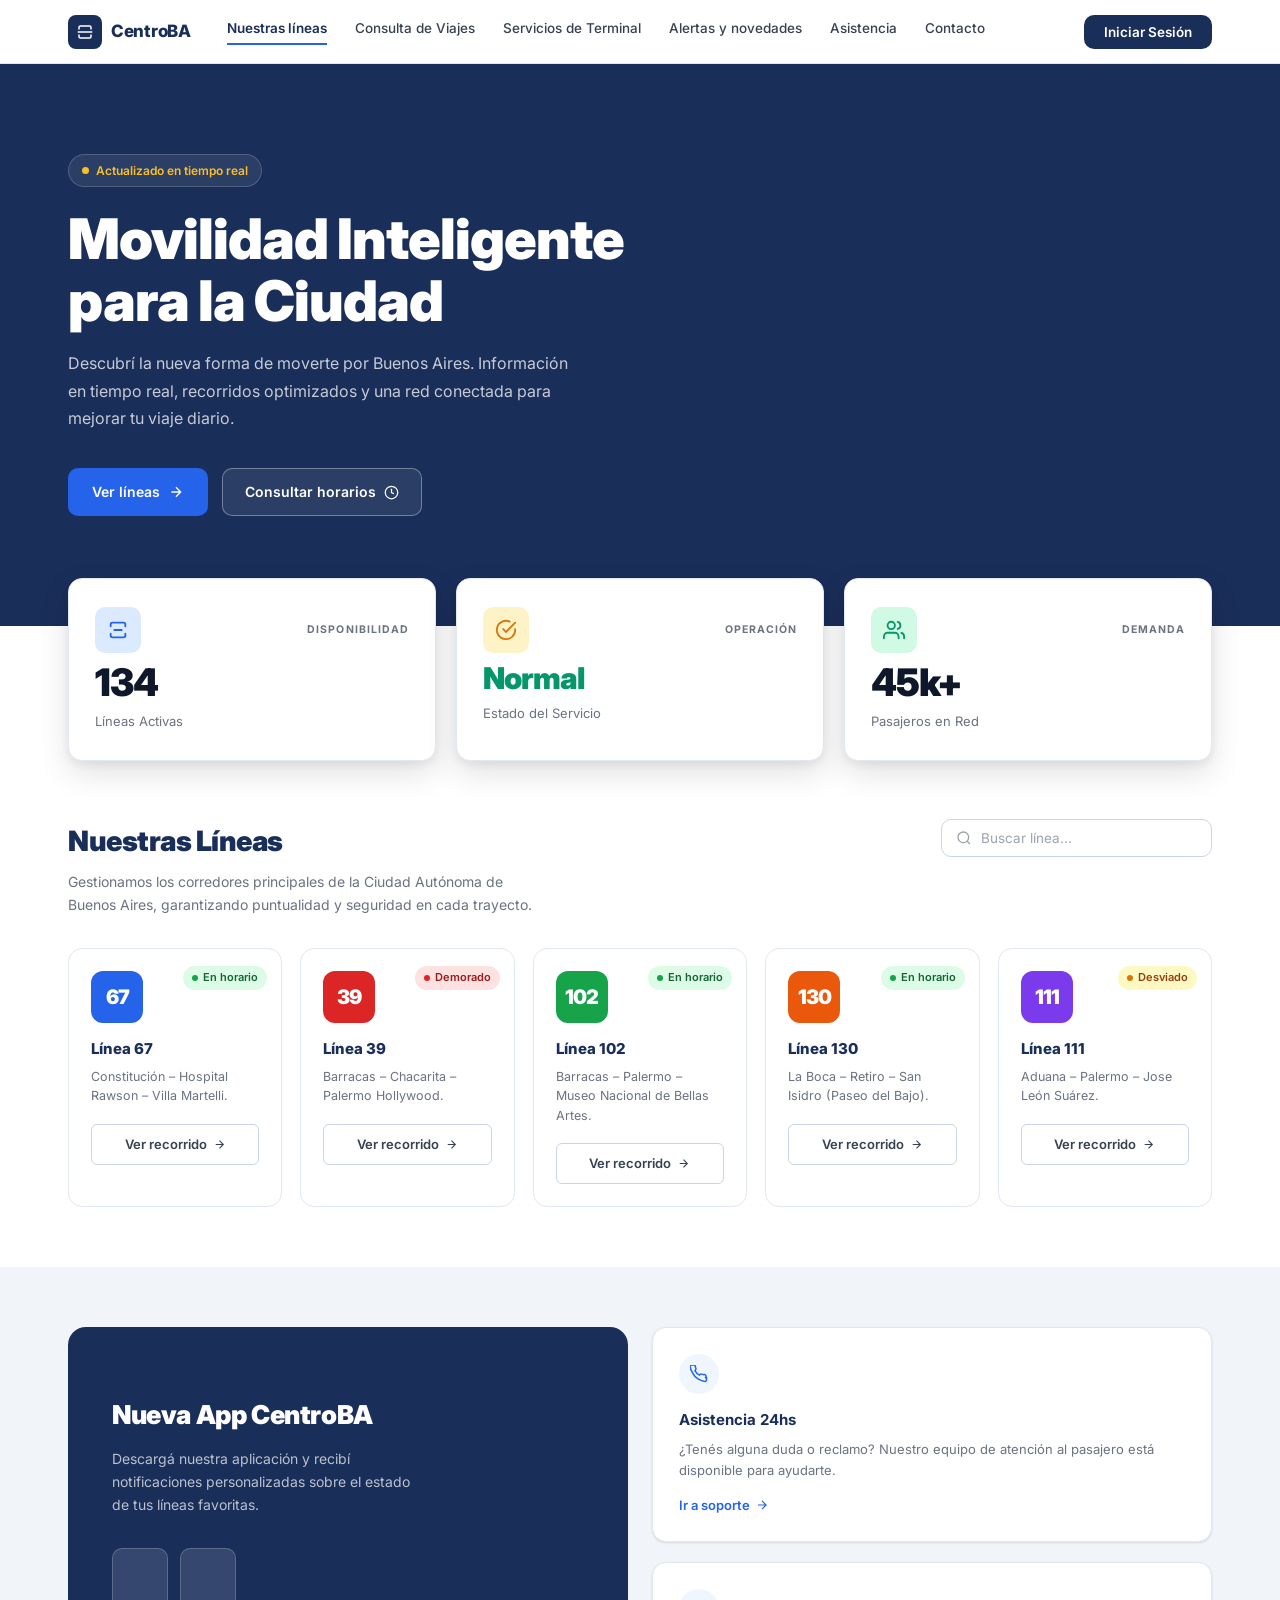
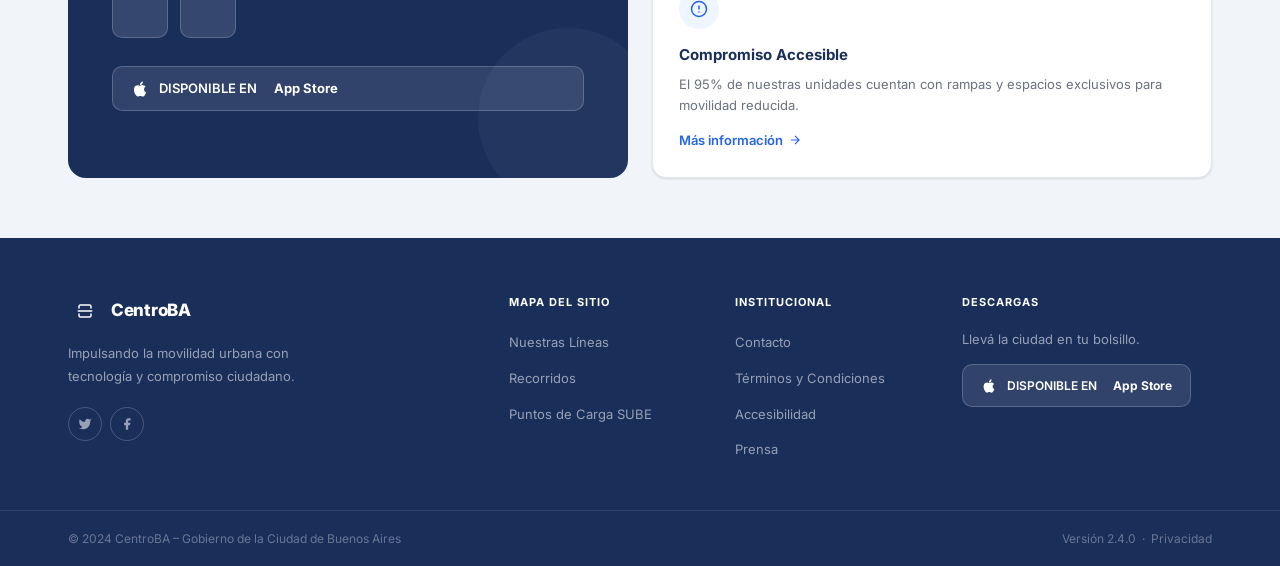
==== index.html @ 0ac358d0 "first commit" ====
<!DOCTYPE html>
<html lang="es">
<head>
  <meta charset="UTF-8" />
  <meta name="viewport" content="width=device-width, initial-scale=1.0" />
  <title>CentroBA – Movilidad Inteligente para la Ciudad</title>
  <link rel="preconnect" href="https://fonts.googleapis.com" />
  <link rel="preconnect" href="https://fonts.gstatic.com" crossorigin />
  <link href="https://fonts.googleapis.com/css2?family=Inter:wght@400;500;600;700;800;900&display=swap" rel="stylesheet" />
  <link rel="stylesheet" href="styles/base.css" />
  <link rel="stylesheet" href="styles/index.css" />
</head>
<body>

<!-- NAVBAR -->
<nav class="navbar" role="navigation" aria-label="Navegación principal">
  <div class="nav-inner">
    <a href="index.html" class="nav-logo" aria-label="CentroBA – Inicio">
      <div class="logo-icon" aria-hidden="true">
        <svg viewBox="0 0 24 24"><path d="M4 16v2a2 2 0 002 2h12a2 2 0 002-2v-2M4 8V6a2 2 0 012-2h12a2 2 0 012 2v2M8 12h8M3 12h18"/></svg>
      </div>
      CentroBA
    </a>
    <div class="nav-links">
      <a href="index.html" class="active">Nuestras líneas</a>
      <a href="consulta.html">Consulta de Viajes</a>
      <a href="servicios.html">Servicios de Terminal</a>
      <a href="alertas.html">Alertas y novedades</a>
      <a href="asistencia.html">Asistencia</a>
      <a href="contacto.html">Contacto</a>
    </div>
    <button class="nav-btn">Iniciar Sesión</button>
    <button class="hamburger" aria-label="Abrir menú" aria-expanded="false">
      <span></span><span></span><span></span>
    </button>
  </div>
</nav>

<div class="mobile-menu" role="dialog" aria-label="Menú móvil">
  <a href="index.html" class="active">Nuestras líneas</a>
  <a href="consulta.html">Consulta de Viajes</a>
  <a href="servicios.html">Servicios de Terminal</a>
  <a href="alertas.html">Alertas y novedades</a>
  <a href="asistencia.html">Asistencia</a>
  <a href="contacto.html">Contacto</a>
  <a href="#" class="m-login">Iniciar Sesión</a>
</div>

<!-- HERO -->
<section class="hero" aria-labelledby="hero-heading">
  <div class="hero-bg" aria-hidden="true"></div>
  <div class="hero-content">
    <div class="hero-badge" role="status" aria-label="Información actualizada en tiempo real">
      <span class="dot" aria-hidden="true"></span>
      Actualizado en tiempo real
    </div>
    <h1 id="hero-heading">Movilidad Inteligente<br>para la Ciudad</h1>
    <p>Descubrí la nueva forma de moverte por Buenos Aires. Información en tiempo real, recorridos optimizados y una red conectada para mejorar tu viaje diario.</p>
    <div class="hero-btns">
      <a href="#lineas" class="btn-primary">
        Ver líneas
        <svg width="16" height="16" fill="none" stroke="currentColor" stroke-width="2" viewBox="0 0 24 24" aria-hidden="true"><path d="M5 12h14M12 5l7 7-7 7"/></svg>
      </a>
      <a href="#" class="btn-ghost-white">
        Consultar horarios
        <svg width="15" height="15" fill="none" stroke="currentColor" stroke-width="2" viewBox="0 0 24 24" aria-hidden="true"><circle cx="12" cy="12" r="10"/><path d="M12 6v6l4 2"/></svg>
      </a>
    </div>
  </div>
</section>

<!-- STATS -->
<div class="stats-wrapper" aria-label="Estadísticas del servicio en tiempo real">
  <div class="stats-grid">

    <div class="stat-card">
      <div class="stat-head">
        <div class="stat-icon blue" aria-hidden="true">
          <svg viewBox="0 0 24 24"><path d="M4 16v2a2 2 0 002 2h12a2 2 0 002-2v-2M4 8V6a2 2 0 012-2h12a2 2 0 012 2v2M8 12h8"/></svg>
        </div>
        <span class="stat-lbl">Disponibilidad</span>
      </div>
      <div class="stat-value">134</div>
      <div class="stat-desc">Líneas Activas</div>
    </div>

    <div class="stat-card">
      <div class="stat-head">
        <div class="stat-icon amber" aria-hidden="true">
          <svg viewBox="0 0 24 24"><path d="M22 11.08V12a10 10 0 11-5.93-9.14"/><polyline points="22 4 12 14.01 9 11.01"/></svg>
        </div>
        <span class="stat-lbl">Operación</span>
      </div>
      <div class="stat-value is-green">Normal</div>
      <div class="stat-desc">Estado del Servicio</div>
    </div>

    <div class="stat-card">
      <div class="stat-head">
        <div class="stat-icon green" aria-hidden="true">
          <svg viewBox="0 0 24 24"><path d="M17 21v-2a4 4 0 00-4-4H5a4 4 0 00-4 4v2"/><circle cx="9" cy="7" r="4"/><path d="M23 21v-2a4 4 0 00-3-3.87M16 3.13a4 4 0 010 7.75"/></svg>
        </div>
        <span class="stat-lbl">Demanda</span>
      </div>
      <div class="stat-value">45k+</div>
      <div class="stat-desc">Pasajeros en Red</div>
    </div>

  </div>
</div>

<!-- NUESTRAS LÍNEAS -->
<section class="lines-section" id="lineas" aria-labelledby="lines-heading">
  <div class="section-inner">
    <div class="section-hd">
      <div>
        <h2 id="lines-heading">Nuestras Líneas</h2>
        <p>Gestionamos los corredores principales de la Ciudad Autónoma de Buenos Aires, garantizando puntualidad y seguridad en cada trayecto.</p>
      </div>
      <div class="search-bar" role="search">
        <svg viewBox="0 0 24 24" fill="none" stroke="currentColor" stroke-width="2" aria-hidden="true"><circle cx="11" cy="11" r="8"/><path d="m21 21-4.35-4.35"/></svg>
        <input type="text" id="lineSearch" placeholder="Buscar línea..." aria-label="Buscar línea de colectivo" />
      </div>
    </div>

    <div class="lines-grid" id="linesGrid" role="list">

      <article class="line-card" role="listitem" aria-label="Línea 67, En horario">
        <div class="line-status">
          <span class="badge badge-ok">En horario</span>
        </div>
        <div class="line-num ln-blue" aria-label="67">67</div>
        <h3 class="line-name">Línea 67</h3>
        <p class="line-route">Constitución – Hospital Rawson – Villa Martelli.</p>
        <a href="https://chloeuade-eng.github.io/colectivo67/" target="_blank" rel="noopener" class="btn-outline">
          Ver recorrido
          <svg width="13" height="13" fill="none" stroke="currentColor" stroke-width="2" viewBox="0 0 24 24" aria-hidden="true"><path d="M5 12h14M12 5l7 7-7 7"/></svg>
        </a>
      </article>

      <article class="line-card" role="listitem" aria-label="Línea 39, Demorado">
        <div class="line-status">
          <span class="badge badge-delay">Demorado</span>
        </div>
        <div class="line-num ln-red" aria-label="39">39</div>
        <h3 class="line-name">Línea 39</h3>
        <p class="line-route">Barracas – Chacarita – Palermo Hollywood.</p>
        <a href="https://danitauade-cell.github.io/paginaindividuallinea39/" target="_blank" rel="noopener" class="btn-outline">
          Ver recorrido
          <svg width="13" height="13" fill="none" stroke="currentColor" stroke-width="2" viewBox="0 0 24 24" aria-hidden="true"><path d="M5 12h14M12 5l7 7-7 7"/></svg>
        </a>
      </article>

      <article class="line-card" role="listitem" aria-label="Línea 102, En horario">
        <div class="line-status">
          <span class="badge badge-ok">En horario</span>
        </div>
        <div class="line-num ln-green" aria-label="102">102</div>
        <h3 class="line-name">Línea 102</h3>
        <p class="line-route">Barracas – Palermo – Museo Nacional de Bellas Artes.</p>
        <a href="https://colombojulieta-uade.github.io/WebIndividualColombo/" target="_blank" rel="noopener" class="btn-outline">
          Ver recorrido
          <svg width="13" height="13" fill="none" stroke="currentColor" stroke-width="2" viewBox="0 0 24 24" aria-hidden="true"><path d="M5 12h14M12 5l7 7-7 7"/></svg>
        </a>
      </article>

      <article class="line-card" role="listitem" aria-label="Línea 130, En horario">
        <div class="line-status">
          <span class="badge badge-ok">En horario</span>
        </div>
        <div class="line-num ln-orange" aria-label="130">130</div>
        <h3 class="line-name">Línea 130</h3>
        <p class="line-route">La Boca – Retiro – San Isidro (Paseo del Bajo).</p>
        <a href="https://wangjian-114.github.io/linea-130/" target="_blank" rel="noopener" class="btn-outline">
          Ver recorrido
          <svg width="13" height="13" fill="none" stroke="currentColor" stroke-width="2" viewBox="0 0 24 24" aria-hidden="true"><path d="M5 12h14M12 5l7 7-7 7"/></svg>
        </a>
      </article>

      <article class="line-card" role="listitem" aria-label="Línea 111, Desviado">
        <div class="line-status">
          <span class="badge badge-dev">Desviado</span>
        </div>
        <div class="line-num ln-purple" aria-label="111">111</div>
        <h3 class="line-name">Línea 111</h3>
        <p class="line-route">Aduana – Palermo – Jose León Suárez.</p>
        <a href="https://fcolluragarcia.github.io/proyectolinea111/" target="_blank" rel="noopener" class="btn-outline">
          Ver recorrido
          <svg width="13" height="13" fill="none" stroke="currentColor" stroke-width="2" viewBox="0 0 24 24" aria-hidden="true"><path d="M5 12h14M12 5l7 7-7 7"/></svg>
        </a>
      </article>

    </div>
  </div>
</section>

<!-- PROMO -->
<section class="promo-section" aria-label="Aplicación y servicios destacados">
  <div class="promo-inner">

    <!-- App card -->
    <div class="promo-app">
      <h2>Nueva App CentroBA</h2>
      <p>Descargá nuestra aplicación y recibí notificaciones personalizadas sobre el estado de tus líneas favoritas.</p>
      <div class="phone-row" aria-hidden="true">
        <div class="phone-mock"></div>
        <div class="phone-mock"></div>
      </div>
      <a href="#" class="app-badge" aria-label="Descargar en App Store">
        <svg width="18" height="18" fill="currentColor" viewBox="0 0 24 24" aria-hidden="true"><path d="M18.71 19.5c-.83 1.24-1.71 2.45-3.05 2.47-1.34.03-1.77-.79-3.29-.79-1.53 0-2 .77-3.27.82-1.31.05-2.3-1.32-3.14-2.53C4.25 17 2.94 12.45 4.7 9.39c.87-1.52 2.43-2.48 4.12-2.51 1.28-.02 2.5.87 3.29.87.78 0 2.26-1.07 3.8-.91.65.03 2.47.26 3.64 1.98-.09.06-2.17 1.28-2.15 3.81.03 3.02 2.65 4.03 2.68 4.04-.03.07-.42 1.44-1.38 2.83M13 3.5c.73-.83 1.94-1.46 2.94-1.5.13 1.17-.34 2.35-1.04 3.19-.69.85-1.83 1.51-2.95 1.42-.15-1.15.41-2.35 1.05-3.11z"/></svg>
        DISPONIBLE EN&ensp;<strong>App Store</strong>
      </a>
    </div>

    <!-- Info cards -->
    <div class="promo-cards">

      <div class="info-card">
        <div class="info-card-icon" aria-hidden="true">
          <svg viewBox="0 0 24 24"><path d="M22 16.92v3a2 2 0 01-2.18 2 19.79 19.79 0 01-8.63-3.07A19.5 19.5 0 013.07 9.81 19.79 19.79 0 01.12 1.18 2 2 0 012.1 0h3a2 2 0 012 1.72 12.84 12.84 0 00.7 2.81 2 2 0 01-.45 2.11L6.5 7.5a16 16 0 006 6l.86-.86a2 2 0 012.11-.45 12.84 12.84 0 002.81.7A2 2 0 0120 16.92z"/></svg>
        </div>
        <h3>Asistencia 24hs</h3>
        <p>¿Tenés alguna duda o reclamo? Nuestro equipo de atención al pasajero está disponible para ayudarte.</p>
        <a href="asistencia.html" class="link-arrow">
          Ir a soporte
          <svg width="14" height="14" fill="none" stroke="currentColor" stroke-width="2" viewBox="0 0 24 24" aria-hidden="true"><path d="M5 12h14M12 5l7 7-7 7"/></svg>
        </a>
      </div>

      <div class="info-card">
        <div class="info-card-icon" aria-hidden="true">
          <svg viewBox="0 0 24 24"><circle cx="12" cy="12" r="10"/><path d="M12 8v4M12 16h.01"/></svg>
        </div>
        <h3>Compromiso Accesible</h3>
        <p>El 95% de nuestras unidades cuentan con rampas y espacios exclusivos para movilidad reducida.</p>
        <a href="accesibilidad.html" class="link-arrow">
          Más información
          <svg width="14" height="14" fill="none" stroke="currentColor" stroke-width="2" viewBox="0 0 24 24" aria-hidden="true"><path d="M5 12h14M12 5l7 7-7 7"/></svg>
        </a>
      </div>

    </div>
  </div>
</section>

<!-- FOOTER -->
<footer class="footer" role="contentinfo">
  <div class="footer-top">
    <div class="footer-brand">
      <a href="index.html" class="nav-logo" aria-label="CentroBA inicio">
        <div class="logo-icon" aria-hidden="true"><svg viewBox="0 0 24 24"><path d="M4 16v2a2 2 0 002 2h12a2 2 0 002-2v-2M4 8V6a2 2 0 012-2h12a2 2 0 012 2v2M8 12h8M3 12h18"/></svg></div>
        CentroBA
      </a>
      <p>Impulsando la movilidad urbana con tecnología y compromiso ciudadano.</p>
      <div class="footer-socials">
        <a href="#" aria-label="Twitter">
          <svg viewBox="0 0 24 24"><path d="M23 3a10.9 10.9 0 01-3.14 1.53 4.48 4.48 0 00-7.86 3v1A10.66 10.66 0 013 4s-4 9 5 13a11.64 11.64 0 01-7 2c9 5 20 0 20-11.5a4.5 4.5 0 00-.08-.83A7.72 7.72 0 0023 3z"/></svg>
        </a>
        <a href="#" aria-label="Facebook">
          <svg viewBox="0 0 24 24"><path d="M18 2h-3a5 5 0 00-5 5v3H7v4h3v8h4v-8h3l1-4h-4V7a1 1 0 011-1h3z"/></svg>
        </a>
      </div>
    </div>

    <div class="footer-col">
      <h4>Mapa del Sitio</h4>
      <ul>
        <li><a href="index.html">Nuestras Líneas</a></li>
        <li><a href="#">Recorridos</a></li>
        <li><a href="#">Puntos de Carga SUBE</a></li>
      </ul>
    </div>

    <div class="footer-col">
      <h4>Institucional</h4>
      <ul>
        <li><a href="contacto.html">Contacto</a></li>
        <li><a href="#">Términos y Condiciones</a></li>
        <li><a href="accesibilidad.html">Accesibilidad</a></li>
        <li><a href="#">Prensa</a></li>
      </ul>
    </div>

    <div class="footer-newsletter footer-col">
      <h4>Descargas</h4>
      <p>Llevá la ciudad en tu bolsillo.</p>
      <a href="#" class="app-badge" style="font-size:12px;" aria-label="Descargar en App Store">
        <svg width="16" height="16" fill="currentColor" viewBox="0 0 24 24" aria-hidden="true"><path d="M18.71 19.5c-.83 1.24-1.71 2.45-3.05 2.47-1.34.03-1.77-.79-3.29-.79-1.53 0-2 .77-3.27.82-1.31.05-2.3-1.32-3.14-2.53C4.25 17 2.94 12.45 4.7 9.39c.87-1.52 2.43-2.48 4.12-2.51 1.28-.02 2.5.87 3.29.87.78 0 2.26-1.07 3.8-.91.65.03 2.47.26 3.64 1.98-.09.06-2.17 1.28-2.15 3.81.03 3.02 2.65 4.03 2.68 4.04-.03.07-.42 1.44-1.38 2.83M13 3.5c.73-.83 1.94-1.46 2.94-1.5.13 1.17-.34 2.35-1.04 3.19-.69.85-1.83 1.51-2.95 1.42-.15-1.15.41-2.35 1.05-3.11z"/></svg>
        DISPONIBLE EN&ensp;<strong>App Store</strong>
      </a>
    </div>
  </div>
  <div class="footer-bottom">
    <div class="footer-bottom-inner">
      <span>© 2024 CentroBA – Gobierno de la Ciudad de Buenos Aires</span>
      <span>Versión 2.4.0 &nbsp;·&nbsp; <a href="#">Privacidad</a></span>
    </div>
  </div>
</footer>

<script src="main.js"></script>
<script>
  document.getElementById('lineSearch').addEventListener('input', function () {
    const q = this.value.toLowerCase();
    document.querySelectorAll('#linesGrid .line-card').forEach(card => {
      card.style.display = card.textContent.toLowerCase().includes(q) ? '' : 'none';
    });
  });
</script>
</body>
</html>
---- styles/base.css ----
/* ========================================
   BASE.CSS — Variables, Reset, Componentes compartidos
   Navbar · Footer · Tipografía · Utilidades
   ======================================== */

/* ----- Variables ----- */
:root {
  --navy:         #1a2e5a;
  --navy-dark:    #0f1f3e;
  --navy-light:   #1e3a8a;
  --blue:         #2563eb;
  --blue-hover:   #1d4ed8;
  --green:        #10b981;
  --green-dark:   #059669;
  --amber:        #f59e0b;
  --amber-dark:   #d97706;
  --red:          #ef4444;
  --red-dark:     #dc2626;
  --orange:       #f97316;
  --purple:       #7c3aed;

  /* status */
  --status-ok:    #16a34a;
  --status-delay: #dc2626;
  --status-dev:   #d97706;

  /* text */
  --txt-dark:   #0f172a;
  --txt-med:    #374151;
  --txt-light:  #6b7280;
  --txt-xlight: #9ca3af;

  /* bg */
  --bg-white:   #ffffff;
  --bg-light:   #f8fafc;
  --bg-subtle:  #f1f5f9;

  /* border */
  --border:     #e2e8f0;
  --border-md:  #cbd5e1;

  /* radius */
  --r-sm:  6px;
  --r-md:  10px;
  --r-lg:  14px;
  --r-xl:  18px;

  /* shadow */
  --sh-sm: 0 1px 3px rgba(0,0,0,.07), 0 1px 2px rgba(0,0,0,.05);
  --sh-md: 0 4px 12px rgba(0,0,0,.08), 0 2px 4px rgba(0,0,0,.04);
  --sh-lg: 0 12px 32px rgba(0,0,0,.12), 0 4px 8px rgba(0,0,0,.06);

  /* layout */
  --max-w: 1200px;
  --nav-h: 64px;
}

/* ----- Reset ----- */
*, *::before, *::after { box-sizing: border-box; margin: 0; padding: 0; }
html   { scroll-behavior: smooth; font-size: 16px; }
body   {
  font-family: 'Inter', -apple-system, BlinkMacSystemFont, 'Segoe UI', sans-serif;
  color: var(--txt-dark);
  background: var(--bg-white);
  line-height: 1.6;
  -webkit-font-smoothing: antialiased;
}
a              { text-decoration: none; color: inherit; }
ul, ol         { list-style: none; }
img            { max-width: 100%; display: block; }
button, input, select, textarea { font-family: inherit; }
button         { cursor: pointer; border: none; background: none; }

/* ----- Navbar ----- */
.navbar {
  position: sticky;
  top: 0;
  z-index: 200;
  background: var(--bg-white);
  border-bottom: 1px solid var(--border);
  height: var(--nav-h);
}

.nav-inner {
  max-width: var(--max-w);
  margin: 0 auto;
  padding: 0 28px;
  height: 100%;
  display: flex;
  align-items: center;
  gap: 36px;
}

/* Logo */
.nav-logo {
  display: flex;
  align-items: center;
  gap: 9px;
  font-size: 17px;
  font-weight: 800;
  color: var(--navy);
  flex-shrink: 0;
  letter-spacing: -.3px;
}

.nav-logo .logo-icon {
  width: 34px;
  height: 34px;
  background: var(--navy);
  border-radius: 8px;
  display: flex;
  align-items: center;
  justify-content: center;
}

.nav-logo .logo-icon svg {
  width: 18px;
  height: 18px;
  fill: none;
  stroke: white;
  stroke-width: 2;
  stroke-linecap: round;
}

/* Links */
.nav-links {
  display: flex;
  align-items: center;
  gap: 28px;
  flex: 1;
}

.nav-links a {
  font-size: 13.5px;
  font-weight: 500;
  color: var(--txt-med);
  white-space: nowrap;
  padding-bottom: 3px;
  border-bottom: 2px solid transparent;
  transition: color .18s, border-color .18s;
}

.nav-links a:hover  { color: var(--navy); }
.nav-links a.active { color: var(--navy); font-weight: 600; border-bottom-color: var(--blue); }

/* Login button */
.nav-btn {
  margin-left: auto;
  padding: 9px 20px;
  background: var(--navy);
  color: white;
  border-radius: var(--r-md);
  font-size: 13.5px;
  font-weight: 600;
  white-space: nowrap;
  transition: background .18s, transform .1s;
  flex-shrink: 0;
}
.nav-btn:hover { background: var(--navy-dark); }

/* Hamburger */
.hamburger {
  display: none;
  flex-direction: column;
  gap: 5px;
  padding: 5px;
  margin-left: auto;
  background: none;
}
.hamburger span {
  display: block;
  width: 22px;
  height: 2px;
  background: var(--navy);
  border-radius: 2px;
  transition: all .3s;
}

/* Mobile menu */
.mobile-menu {
  display: none;
  position: fixed;
  inset: var(--nav-h) 0 0 0;
  background: var(--bg-white);
  z-index: 199;
  padding: 20px;
  flex-direction: column;
  gap: 4px;
  overflow-y: auto;
}
.mobile-menu.open { display: flex; }
.mobile-menu a {
  padding: 13px 16px;
  border-radius: var(--r-md);
  font-size: 15px;
  font-weight: 500;
  color: var(--txt-dark);
  transition: background .18s;
}
.mobile-menu a:hover, .mobile-menu a.active {
  background: #eff6ff;
  color: var(--navy);
  font-weight: 600;
}
.mobile-menu .m-login {
  margin-top: 12px;
  display: block;
  text-align: center;
  padding: 13px;
  background: var(--navy);
  color: white;
  border-radius: var(--r-md);
  font-weight: 700;
}

/* ----- Footer ----- */
.footer {
  background: var(--navy);
  color: rgba(255,255,255,.65);
}

.footer-top {
  max-width: var(--max-w);
  margin: 0 auto;
  padding: 56px 28px 48px;
  display: grid;
  grid-template-columns: 2.2fr 1fr 1fr 1.4fr;
  gap: 48px;
}

.footer-brand .nav-logo { color: white; margin-bottom: 14px; }
.footer-brand > p {
  font-size: 13px;
  line-height: 1.75;
  color: rgba(255,255,255,.55);
  max-width: 260px;
}

.footer-socials {
  display: flex;
  gap: 8px;
  margin-top: 20px;
}
.footer-socials a {
  width: 34px;
  height: 34px;
  border: 1px solid rgba(255,255,255,.2);
  border-radius: 50%;
  display: flex;
  align-items: center;
  justify-content: center;
  color: rgba(255,255,255,.55);
  transition: all .18s;
}
.footer-socials a:hover { background: rgba(255,255,255,.1); color: white; }
.footer-socials svg { width: 14px; height: 14px; fill: currentColor; }

.footer-col h4 {
  font-size: 11px;
  font-weight: 700;
  letter-spacing: .09em;
  text-transform: uppercase;
  color: white;
  margin-bottom: 18px;
}
.footer-col ul { display: flex; flex-direction: column; gap: 10px; }
.footer-col ul li a {
  font-size: 13px;
  color: rgba(255,255,255,.55);
  transition: color .18s;
}
.footer-col ul li a:hover { color: white; }

/* Newsletter in footer */
.footer-newsletter p {
  font-size: 13px;
  color: rgba(255,255,255,.55);
  margin-bottom: 14px;
  line-height: 1.6;
}
.newsletter-row {
  display: flex;
  gap: 6px;
}
.newsletter-row input {
  flex: 1;
  padding: 10px 13px;
  border: 1px solid rgba(255,255,255,.2);
  border-radius: var(--r-sm);
  background: rgba(255,255,255,.07);
  color: white;
  font-size: 13px;
  outline: none;
  transition: border-color .18s;
}
.newsletter-row input::placeholder { color: rgba(255,255,255,.35); }
.newsletter-row input:focus { border-color: rgba(255,255,255,.45); }
.newsletter-row button {
  padding: 10px 16px;
  background: var(--blue);
  color: white;
  border-radius: var(--r-sm);
  font-size: 13px;
  font-weight: 600;
  white-space: nowrap;
  transition: background .18s;
}
.newsletter-row button:hover { background: var(--blue-hover); }

.footer-bottom {
  border-top: 1px solid rgba(255,255,255,.1);
}
.footer-bottom-inner {
  max-width: var(--max-w);
  margin: 0 auto;
  padding: 18px 28px;
  display: flex;
  align-items: center;
  justify-content: space-between;
  gap: 12px;
}
.footer-bottom-inner span, .footer-bottom-inner a {
  font-size: 12px;
  color: rgba(255,255,255,.35);
}
.footer-bottom-inner a:hover { color: rgba(255,255,255,.65); }

/* ----- Botones compartidos ----- */
.btn-primary {
  display: inline-flex;
  align-items: center;
  gap: 8px;
  padding: 13px 24px;
  background: var(--blue);
  color: white;
  border-radius: var(--r-md);
  font-size: 14px;
  font-weight: 600;
  transition: background .18s, transform .12s;
  border: none;
  cursor: pointer;
}
.btn-primary:hover   { background: var(--blue-hover); }
.btn-primary:active  { transform: scale(.98); }

.btn-ghost-white {
  display: inline-flex;
  align-items: center;
  gap: 8px;
  padding: 12px 22px;
  background: rgba(255,255,255,.08);
  color: white;
  border: 1.5px solid rgba(255,255,255,.35);
  border-radius: var(--r-md);
  font-size: 14px;
  font-weight: 600;
  transition: background .18s, border-color .18s;
  cursor: pointer;
}
.btn-ghost-white:hover { background: rgba(255,255,255,.15); border-color: rgba(255,255,255,.6); }

.btn-outline {
  display: inline-flex;
  align-items: center;
  justify-content: center;
  gap: 6px;
  padding: 9px 16px;
  background: white;
  border: 1.5px solid var(--border-md);
  border-radius: var(--r-sm);
  font-size: 13px;
  font-weight: 600;
  color: var(--txt-med);
  transition: border-color .18s, color .18s;
  width: 100%;
  cursor: pointer;
}
.btn-outline:hover { border-color: var(--blue); color: var(--blue); }

.btn-dark {
  display: inline-flex;
  align-items: center;
  gap: 6px;
  padding: 10px 18px;
  background: var(--navy);
  color: white;
  border-radius: var(--r-sm);
  font-size: 13px;
  font-weight: 600;
  transition: background .18s;
  cursor: pointer;
}
.btn-dark:hover { background: var(--navy-dark); }

/* ----- Link flecha ----- */
.link-arrow {
  display: inline-flex;
  align-items: center;
  gap: 5px;
  font-size: 13px;
  font-weight: 600;
  color: var(--blue);
  transition: gap .18s, color .18s;
}
.link-arrow:hover { gap: 9px; }
.link-arrow svg { transition: transform .18s; }
.link-arrow:hover svg { transform: translateX(2px); }

/* ----- Status badges ----- */
.badge {
  display: inline-flex;
  align-items: center;
  gap: 5px;
  font-size: 11px;
  font-weight: 600;
  padding: 3px 9px;
  border-radius: 20px;
  white-space: nowrap;
}
.badge::before {
  content: '';
  width: 6px;
  height: 6px;
  border-radius: 50%;
  flex-shrink: 0;
}
.badge-ok      { background: #dcfce7; color: #166534; }
.badge-ok::before { background: var(--status-ok); }
.badge-delay   { background: #fee2e2; color: #991b1b; }
.badge-delay::before { background: var(--status-delay); }
.badge-dev     { background: #fef9c3; color: #92400e; }
.badge-dev::before { background: var(--status-dev); }

/* ----- Severity labels ----- */
.sev {
  padding: 2px 8px;
  border-radius: 4px;
  font-size: 10px;
  font-weight: 700;
  letter-spacing: .07em;
  text-transform: uppercase;
}
.sev-urgente    { background: #fee2e2; color: #991b1b; }
.sev-moderado   { background: #fef3c7; color: #92400e; }
.sev-planificado { background: #dbeafe; color: #1e40af; }

/* ----- Colores de línea ----- */
.ln-blue   { background: #2563eb; }
.ln-red    { background: #dc2626; }
.ln-green  { background: #16a34a; }
.ln-orange { background: #ea580c; }
.ln-purple { background: #7c3aed; }
.ln-gray   { background: #6b7280; }

/* ----- App store badge ----- */
.app-badge {
  display: inline-flex;
  align-items: center;
  gap: 10px;
  padding: 11px 18px;
  background: rgba(255,255,255,.1);
  border: 1px solid rgba(255,255,255,.2);
  border-radius: var(--r-md);
  color: white;
  font-size: 13px;
  font-weight: 600;
  transition: background .18s;
  cursor: pointer;
}
.app-badge:hover { background: rgba(255,255,255,.18); }
.app-badge svg { flex-shrink: 0; }

/* ----- Utilidades ----- */
.sr-only {
  position: absolute;
  width: 1px; height: 1px;
  padding: 0; margin: -1px;
  overflow: hidden;
  clip: rect(0,0,0,0);
  white-space: nowrap;
  border: 0;
}
.container { max-width: var(--max-w); margin: 0 auto; padding: 0 28px; }

/* ----- Responsive navbar ----- */
@media (max-width: 900px) {
  .nav-links, .nav-btn { display: none; }
  .hamburger            { display: flex; }
}

/* ----- Responsive footer ----- */
@media (max-width: 860px) {
  .footer-top { grid-template-columns: 1fr 1fr; gap: 32px; }
}
@media (max-width: 540px) {
  .footer-top { grid-template-columns: 1fr; gap: 28px; }
}
---- styles/index.css ----
/* ========================================
   INDEX.CSS — Página principal / Home
   ======================================== */

/* ----- HERO ----- */
.hero {
  position: relative;
  min-height: 540px;
  display: flex;
  align-items: center;
  background: var(--navy);
  overflow: hidden;
}

.hero-bg {
  position: absolute;
  inset: 0;
  background: url('https://images.unsplash.com/photo-1558618666-fcd25c85cd64?w=1400&q=80')
              center / cover no-repeat;
  opacity: .15;
}

.hero-content {
  position: relative;
  width: 100%;
  max-width: var(--max-w);
  margin: 0 auto;
  padding: 90px 28px 110px;
  color: white;
}

.hero-badge {
  display: inline-flex;
  align-items: center;
  gap: 7px;
  padding: 6px 13px;
  background: rgba(255,255,255,.08);
  border: 1px solid rgba(255,255,255,.18);
  border-radius: 20px;
  font-size: 12px;
  font-weight: 600;
  color: #fbbf24;
  margin-bottom: 22px;
}
.hero-badge .dot {
  width: 7px;
  height: 7px;
  background: #fbbf24;
  border-radius: 50%;
}

.hero h1 {
  font-size: clamp(32px, 5vw, 56px);
  font-weight: 900;
  line-height: 1.1;
  letter-spacing: -1px;
  max-width: 620px;
  margin-bottom: 18px;
}

.hero p {
  font-size: 16px;
  color: rgba(255,255,255,.75);
  max-width: 500px;
  line-height: 1.7;
  margin-bottom: 36px;
}

.hero-btns {
  display: flex;
  align-items: center;
  gap: 14px;
  flex-wrap: wrap;
}

/* ----- STATS — flotan sobre el hero ----- */
.stats-wrapper {
  background: var(--bg-white);
}

.stats-grid {
  max-width: var(--max-w);
  margin: 0 auto;
  padding: 0 28px;
  display: grid;
  grid-template-columns: repeat(3, 1fr);
  gap: 20px;
  transform: translateY(-48px);
}

.stat-card {
  background: white;
  border: 1px solid var(--border);
  border-radius: var(--r-lg);
  padding: 28px 26px;
  box-shadow: var(--sh-lg);
  display: flex;
  flex-direction: column;
  gap: 10px;
}

.stat-head {
  display: flex;
  align-items: center;
  justify-content: space-between;
}

.stat-icon {
  width: 46px;
  height: 46px;
  border-radius: var(--r-md);
  display: flex;
  align-items: center;
  justify-content: center;
  flex-shrink: 0;
}
.stat-icon.blue   { background: #dbeafe; color: var(--blue); }
.stat-icon.amber  { background: #fef3c7; color: var(--amber-dark); }
.stat-icon.green  { background: #d1fae5; color: var(--green-dark); }
.stat-icon svg    { width: 22px; height: 22px; fill: none; stroke: currentColor; stroke-width: 2; stroke-linecap: round; }

.stat-lbl {
  font-size: 10.5px;
  font-weight: 700;
  letter-spacing: .1em;
  text-transform: uppercase;
  color: var(--txt-light);
}

.stat-value {
  font-size: 38px;
  font-weight: 900;
  color: var(--txt-dark);
  line-height: 1;
  letter-spacing: -1px;
}
.stat-value.is-green { color: var(--green-dark); font-size: 30px; }

.stat-desc {
  font-size: 13px;
  color: var(--txt-light);
}

/* ----- SECCIÓN NUESTRAS LÍNEAS ----- */
.lines-section {
  padding: 10px 0 60px;
}

.section-inner {
  max-width: var(--max-w);
  margin: 0 auto;
  padding: 0 28px;
}

.section-hd {
  display: flex;
  align-items: flex-start;
  justify-content: space-between;
  gap: 24px;
  margin-bottom: 32px;
  flex-wrap: wrap;
}

.section-hd h2 {
  font-size: 28px;
  font-weight: 900;
  color: var(--navy);
  letter-spacing: -.5px;
}

.section-hd p {
  font-size: 14px;
  color: var(--txt-light);
  margin-top: 6px;
  max-width: 480px;
  line-height: 1.65;
}

/* Search bar */
.search-bar {
  display: flex;
  align-items: center;
  gap: 9px;
  padding: 10px 14px;
  background: white;
  border: 1.5px solid var(--border-md);
  border-radius: var(--r-md);
  min-width: 230px;
  max-width: 300px;
  transition: border-color .18s;
}
.search-bar:focus-within { border-color: var(--blue); }
.search-bar svg { color: var(--txt-xlight); flex-shrink: 0; width: 16px; height: 16px; }
.search-bar input {
  border: none;
  outline: none;
  font-size: 13.5px;
  color: var(--txt-dark);
  background: transparent;
  width: 100%;
}
.search-bar input::placeholder { color: var(--txt-xlight); }

/* Lines grid */
.lines-grid {
  display: grid;
  grid-template-columns: repeat(5, 1fr);
  gap: 18px;
}

.line-card {
  background: white;
  border: 1px solid var(--border);
  border-radius: var(--r-lg);
  padding: 22px;
  position: relative;
  transition: box-shadow .2s, transform .2s;
}
.line-card:hover { box-shadow: var(--sh-lg); transform: translateY(-3px); }

/* status badge top-right */
.line-status {
  position: absolute;
  top: 14px;
  right: 14px;
}

/* colored square with number */
.line-num {
  width: 52px;
  height: 52px;
  border-radius: 12px;
  display: flex;
  align-items: center;
  justify-content: center;
  font-size: 20px;
  font-weight: 900;
  color: white;
  margin-bottom: 14px;
  letter-spacing: -1px;
}

.line-name {
  font-size: 15px;
  font-weight: 800;
  color: var(--navy);
  margin-bottom: 6px;
}

.line-route {
  font-size: 12.5px;
  color: var(--txt-light);
  line-height: 1.55;
  margin-bottom: 18px;
  min-height: 38px;
}

/* ----- SECCIÓN PROMO (APP + INFO CARDS) ----- */
.promo-section {
  background: var(--bg-subtle);
  padding: 60px 0;
}

.promo-inner {
  max-width: var(--max-w);
  margin: 0 auto;
  padding: 0 28px;
  display: grid;
  grid-template-columns: 1fr 1fr;
  gap: 24px;
  align-items: stretch;
}

/* App card */
.promo-app {
  background: var(--navy);
  border-radius: var(--r-xl);
  padding: 48px 44px;
  color: white;
  display: flex;
  flex-direction: column;
  justify-content: center;
  gap: 0;
  position: relative;
  overflow: hidden;
  min-height: 300px;
}
.promo-app::after {
  content: '';
  position: absolute;
  right: -30px;
  bottom: -30px;
  width: 180px;
  height: 180px;
  border-radius: 50%;
  background: rgba(255,255,255,.04);
}

.promo-app h2 {
  font-size: 26px;
  font-weight: 900;
  margin-bottom: 12px;
  letter-spacing: -.4px;
}
.promo-app p {
  font-size: 14px;
  color: rgba(255,255,255,.7);
  line-height: 1.65;
  margin-bottom: 32px;
  max-width: 300px;
}

/* Phone mockup row */
.phone-row {
  display: flex;
  gap: 12px;
  margin-bottom: 28px;
}
.phone-mock {
  width: 56px;
  height: 90px;
  background: rgba(255,255,255,.12);
  border: 1px solid rgba(255,255,255,.2);
  border-radius: 10px;
}

/* Info cards stack */
.promo-cards {
  display: flex;
  flex-direction: column;
  gap: 20px;
}

.info-card {
  background: white;
  border: 1px solid var(--border);
  border-radius: var(--r-lg);
  padding: 26px;
  box-shadow: var(--sh-sm);
  flex: 1;
  display: flex;
  flex-direction: column;
  gap: 0;
}

.info-card-icon {
  width: 40px;
  height: 40px;
  border-radius: 50%;
  background: #eff6ff;
  color: var(--blue);
  display: flex;
  align-items: center;
  justify-content: center;
  margin-bottom: 14px;
  flex-shrink: 0;
}
.info-card-icon svg { width: 18px; height: 18px; fill: none; stroke: currentColor; stroke-width: 2; stroke-linecap: round; }

.info-card h3 {
  font-size: 15px;
  font-weight: 700;
  color: var(--navy);
  margin-bottom: 7px;
}
.info-card p {
  font-size: 13px;
  color: var(--txt-light);
  line-height: 1.6;
  margin-bottom: 14px;
  flex: 1;
}

/* ----- Responsive ----- */
@media (max-width: 1024px) {
  .lines-grid { grid-template-columns: repeat(3, 1fr); }
}

@media (max-width: 768px) {
  .stats-grid     { grid-template-columns: 1fr; transform: translateY(-24px); }
  .lines-grid     { grid-template-columns: repeat(2, 1fr); }
  .promo-inner    { grid-template-columns: 1fr; }
  .section-hd     { flex-direction: column; }
  .search-bar     { max-width: 100%; min-width: 100%; }
  .hero h1        { font-size: 32px; }
  .hero-btns      { flex-direction: column; align-items: flex-start; }
}

@media (max-width: 480px) {
  .lines-grid { grid-template-columns: 1fr; }
}
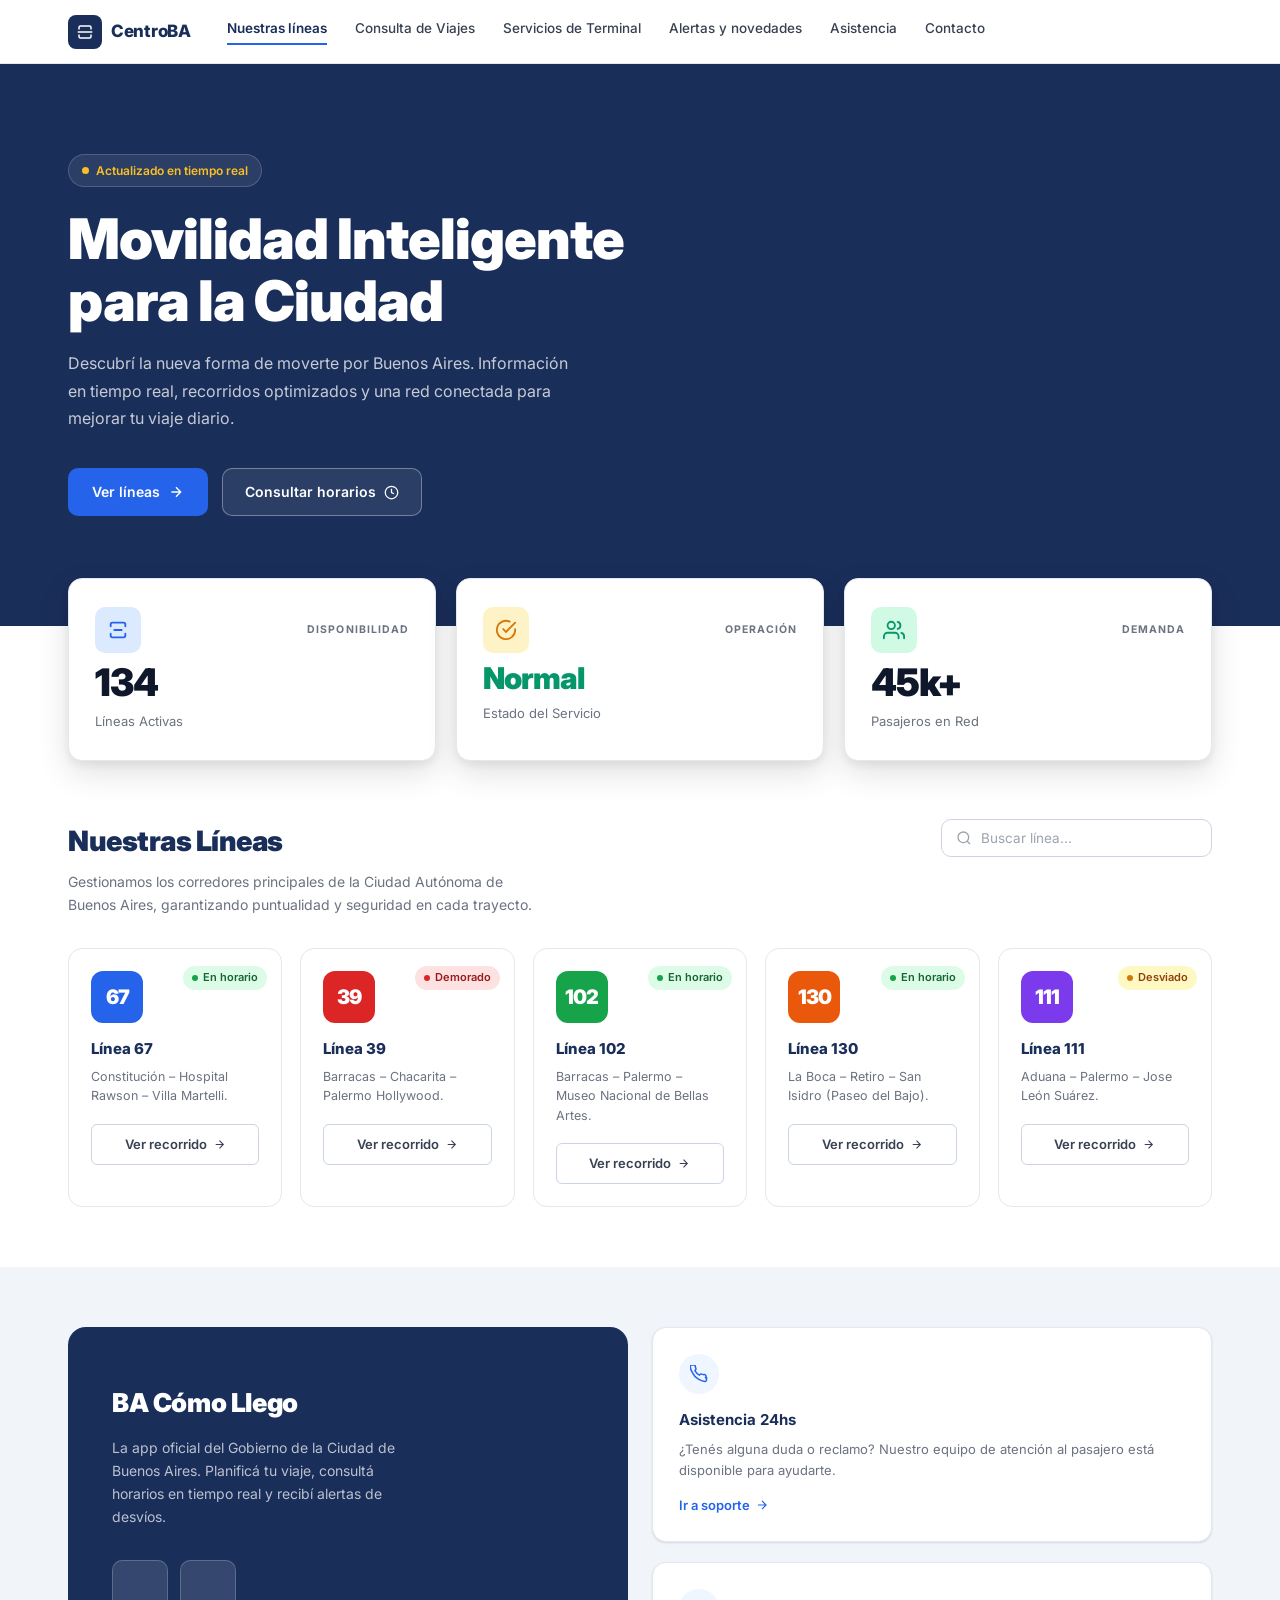
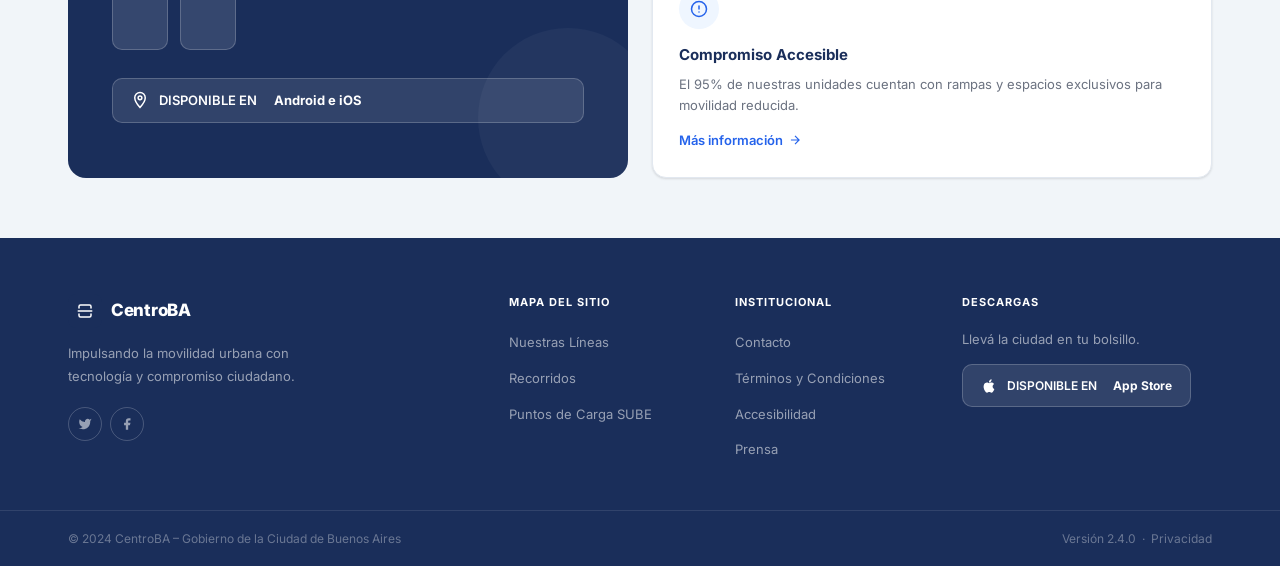
==== commit 7ed476eb: "add more mocks" ====
--- a/index.html
+++ b/index.html
@@ -29,7 +29,6 @@
       <a href="asistencia.html">Asistencia</a>
       <a href="contacto.html">Contacto</a>
     </div>
-    <button class="nav-btn">Iniciar Sesión</button>
     <button class="hamburger" aria-label="Abrir menú" aria-expanded="false">
       <span></span><span></span><span></span>
     </button>
@@ -43,7 +42,6 @@
   <a href="alertas.html">Alertas y novedades</a>
   <a href="asistencia.html">Asistencia</a>
   <a href="contacto.html">Contacto</a>
-  <a href="#" class="m-login">Iniciar Sesión</a>
 </div>
 
 <!-- HERO -->
@@ -200,15 +198,15 @@
 
     <!-- App card -->
     <div class="promo-app">
-      <h2>Nueva App CentroBA</h2>
-      <p>Descargá nuestra aplicación y recibí notificaciones personalizadas sobre el estado de tus líneas favoritas.</p>
+      <h2>BA Cómo Llego</h2>
+      <p>La app oficial del Gobierno de la Ciudad de Buenos Aires. Planificá tu viaje, consultá horarios en tiempo real y recibí alertas de desvíos.</p>
       <div class="phone-row" aria-hidden="true">
         <div class="phone-mock"></div>
         <div class="phone-mock"></div>
       </div>
-      <a href="#" class="app-badge" aria-label="Descargar en App Store">
-        <svg width="18" height="18" fill="currentColor" viewBox="0 0 24 24" aria-hidden="true"><path d="M18.71 19.5c-.83 1.24-1.71 2.45-3.05 2.47-1.34.03-1.77-.79-3.29-.79-1.53 0-2 .77-3.27.82-1.31.05-2.3-1.32-3.14-2.53C4.25 17 2.94 12.45 4.7 9.39c.87-1.52 2.43-2.48 4.12-2.51 1.28-.02 2.5.87 3.29.87.78 0 2.26-1.07 3.8-.91.65.03 2.47.26 3.64 1.98-.09.06-2.17 1.28-2.15 3.81.03 3.02 2.65 4.03 2.68 4.04-.03.07-.42 1.44-1.38 2.83M13 3.5c.73-.83 1.94-1.46 2.94-1.5.13 1.17-.34 2.35-1.04 3.19-.69.85-1.83 1.51-2.95 1.42-.15-1.15.41-2.35 1.05-3.11z"/></svg>
-        DISPONIBLE EN&ensp;<strong>App Store</strong>
+      <a href="https://buenosaires.gob.ar/jefaturadegabinete/innovacion-y-transformacion-digital/ba-como-llego" target="_blank" rel="noopener" class="app-badge" aria-label="Ver BA Cómo Llego en el sitio del GCBA">
+        <svg width="18" height="18" fill="none" stroke="currentColor" stroke-width="2" viewBox="0 0 24 24" aria-hidden="true"><path d="M12 2C8.13 2 5 5.13 5 9c0 5.25 7 13 7 13s7-7.75 7-13c0-3.87-3.13-7-7-7zm0 9.5c-1.38 0-2.5-1.12-2.5-2.5s1.12-2.5 2.5-2.5 2.5 1.12 2.5 2.5-1.12 2.5-2.5 2.5z"/></svg>
+        DISPONIBLE EN&ensp;<strong>Android e iOS</strong>
       </a>
     </div>
 
--- a/styles/base.css
+++ b/styles/base.css
@@ -143,20 +143,6 @@
 .nav-links a:hover  { color: var(--navy); }
 .nav-links a.active { color: var(--navy); font-weight: 600; border-bottom-color: var(--blue); }
 
-/* Login button */
-.nav-btn {
-  margin-left: auto;
-  padding: 9px 20px;
-  background: var(--navy);
-  color: white;
-  border-radius: var(--r-md);
-  font-size: 13.5px;
-  font-weight: 600;
-  white-space: nowrap;
-  transition: background .18s, transform .1s;
-  flex-shrink: 0;
-}
-.nav-btn:hover { background: var(--navy-dark); }
 
 /* Hamburger */
 .hamburger {
@@ -484,7 +470,7 @@
 
 /* ----- Responsive navbar ----- */
 @media (max-width: 900px) {
-  .nav-links, .nav-btn { display: none; }
+  .nav-links { display: none; }
   .hamburger            { display: flex; }
 }
 
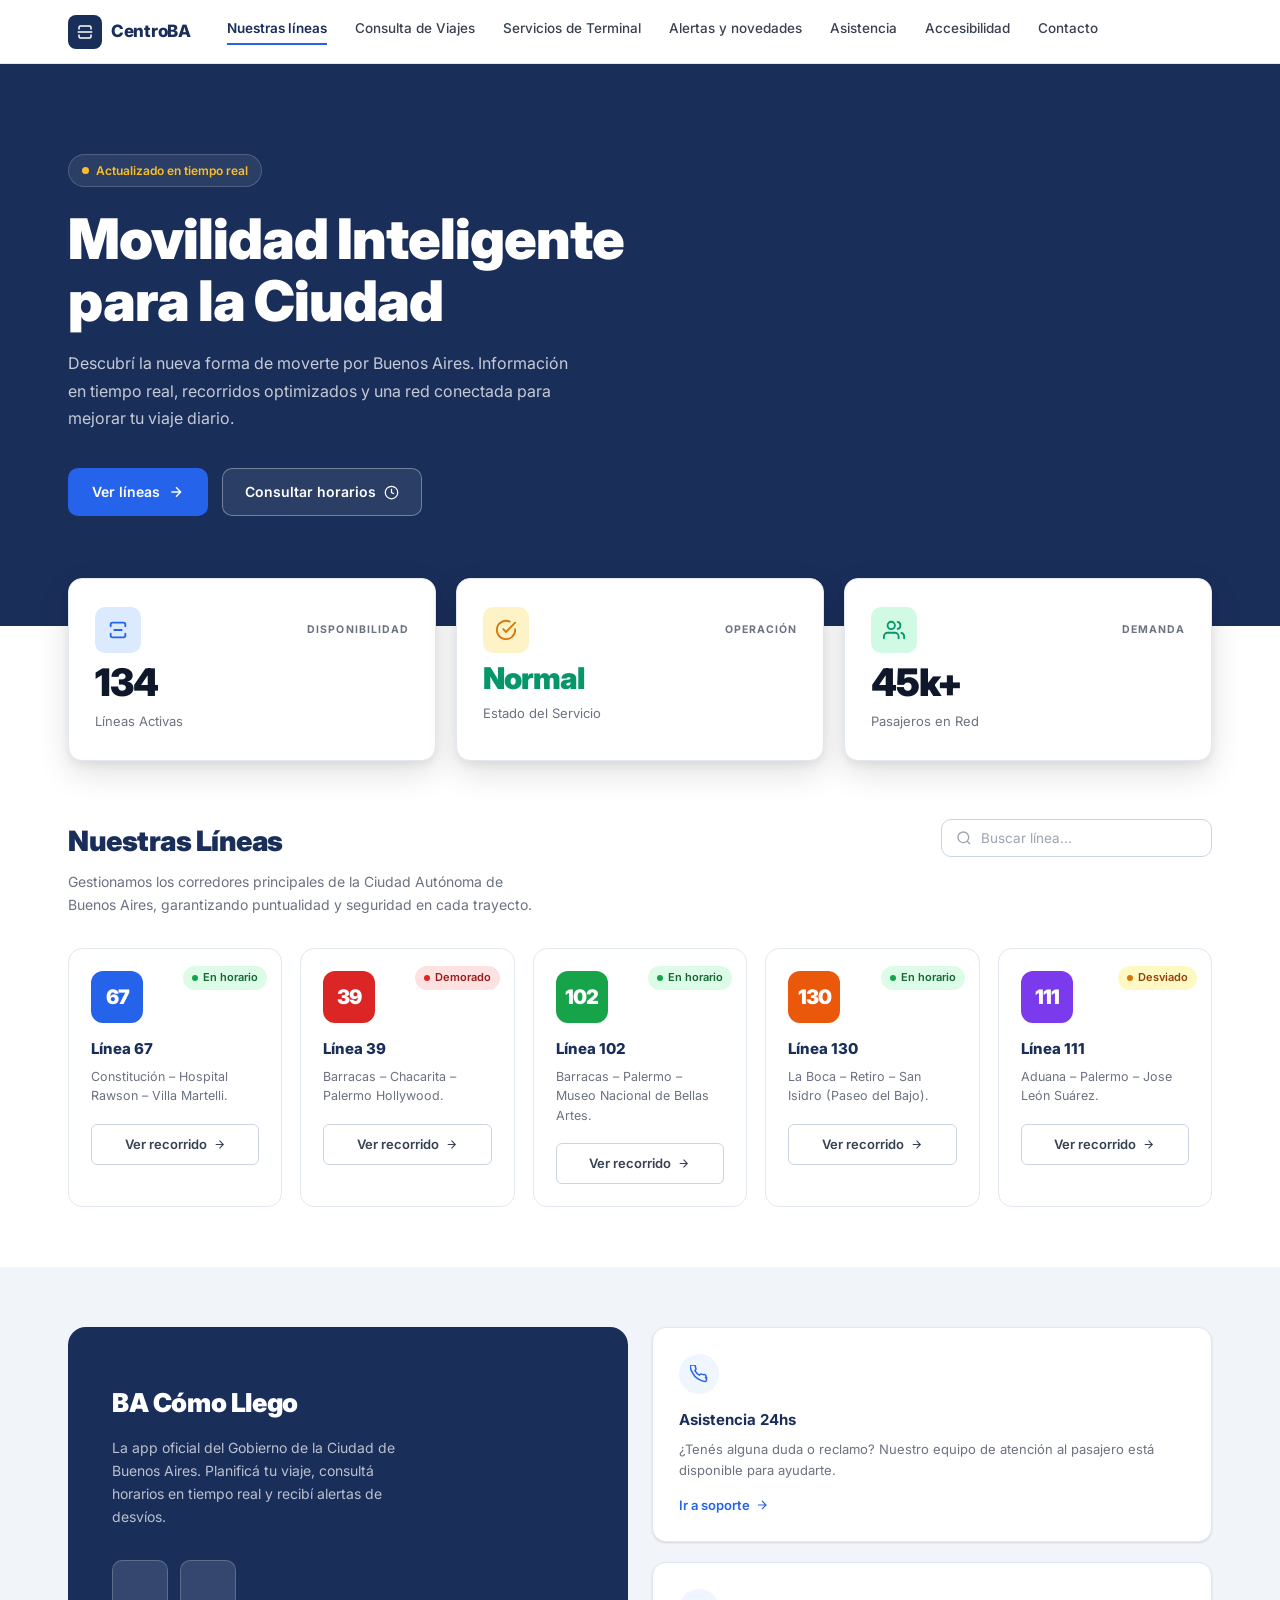
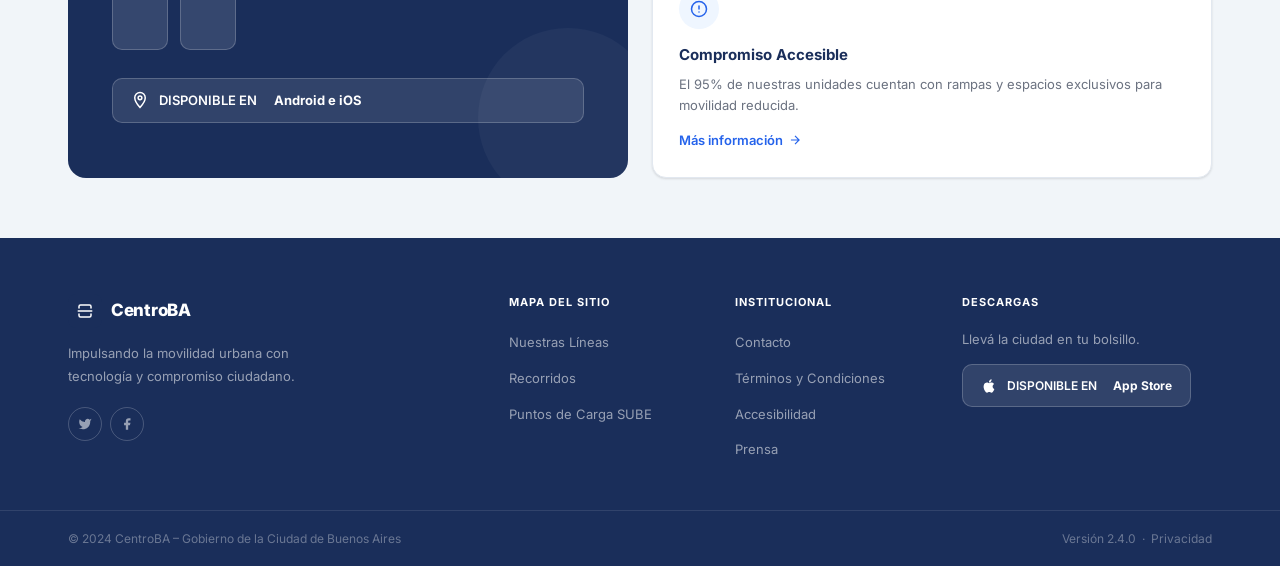
==== commit d8e0c731: "add comments" ====
--- a/index.html
+++ b/index.html
@@ -1,4 +1,4 @@
-<!DOCTYPE html>
+﻿<!DOCTYPE html>
 <html lang="es">
 <head>
   <meta charset="UTF-8" />
@@ -27,6 +27,7 @@
       <a href="servicios.html">Servicios de Terminal</a>
       <a href="alertas.html">Alertas y novedades</a>
       <a href="asistencia.html">Asistencia</a>
+      <a href="accesibilidad.html">Accesibilidad</a>
       <a href="contacto.html">Contacto</a>
     </div>
     <button class="hamburger" aria-label="Abrir menú" aria-expanded="false">
@@ -41,6 +42,7 @@
   <a href="servicios.html">Servicios de Terminal</a>
   <a href="alertas.html">Alertas y novedades</a>
   <a href="asistencia.html">Asistencia</a>
+  <a href="accesibilidad.html">Accesibilidad</a>
   <a href="contacto.html">Contacto</a>
 </div>
 
@@ -296,14 +298,7 @@
   </div>
 </footer>
 
-<script src="main.js"></script>
-<script>
-  document.getElementById('lineSearch').addEventListener('input', function () {
-    const q = this.value.toLowerCase();
-    document.querySelectorAll('#linesGrid .line-card').forEach(card => {
-      card.style.display = card.textContent.toLowerCase().includes(q) ? '' : 'none';
-    });
-  });
-</script>
+<script src="js/main.js"></script>
+<script src="js/index.js"></script>
 </body>
 </html>
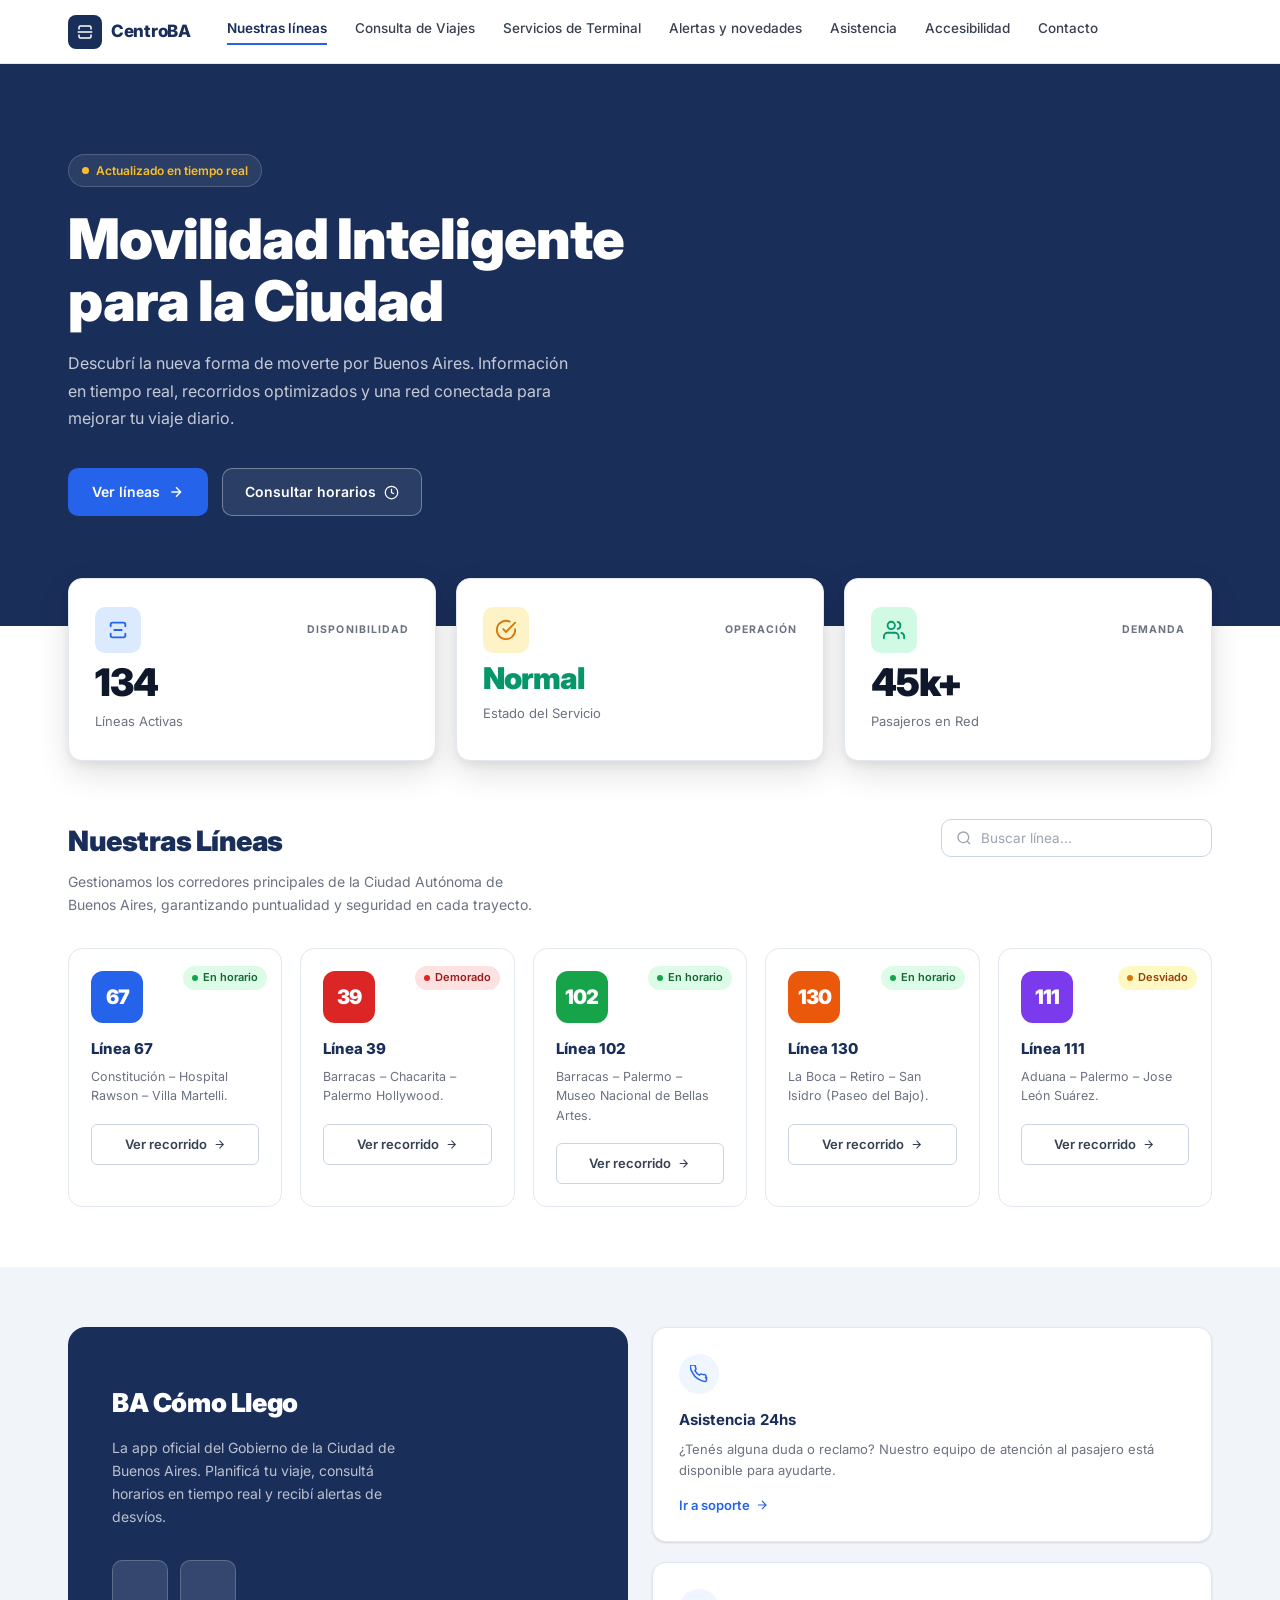
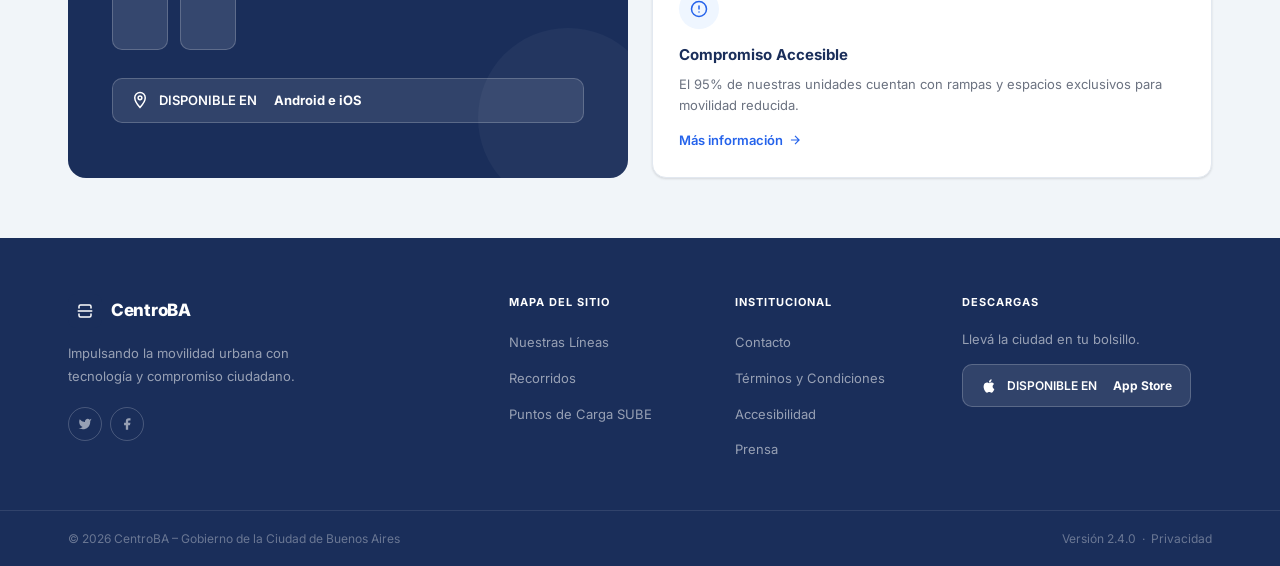
==== commit 6fc1fdeb: "fix year" ====
--- a/index.html
+++ b/index.html
@@ -292,7 +292,7 @@
   </div>
   <div class="footer-bottom">
     <div class="footer-bottom-inner">
-      <span>© 2024 CentroBA – Gobierno de la Ciudad de Buenos Aires</span>
+      <span>© 2026 CentroBA – Gobierno de la Ciudad de Buenos Aires</span>
       <span>Versión 2.4.0 &nbsp;·&nbsp; <a href="#">Privacidad</a></span>
     </div>
   </div>
